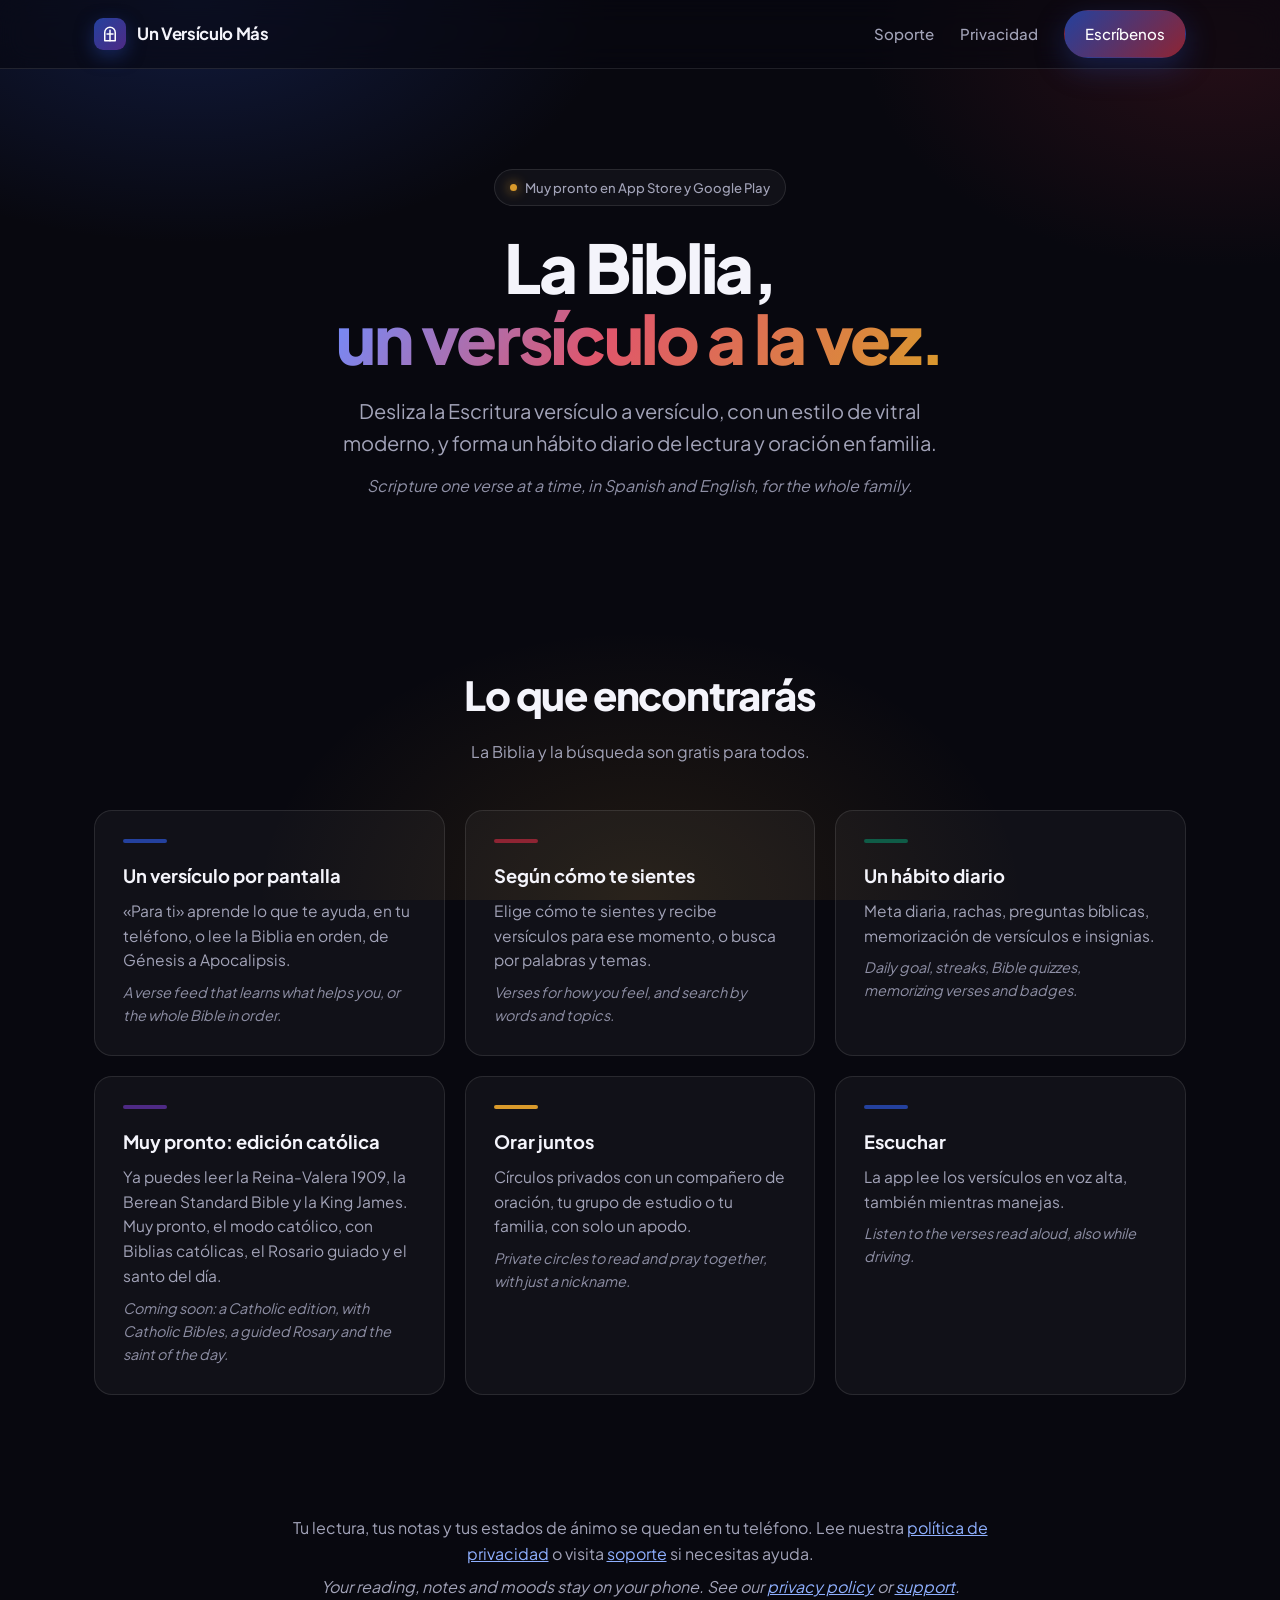
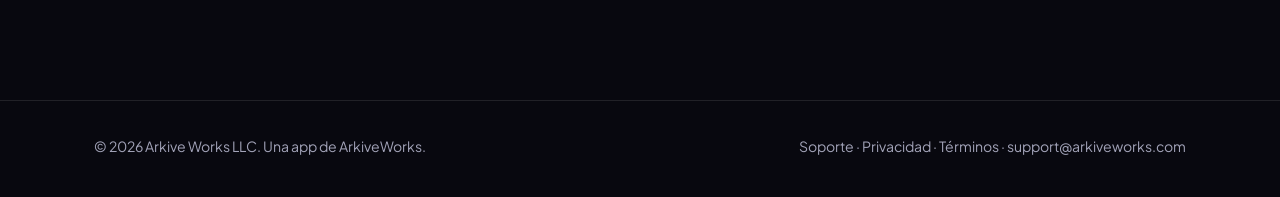
==== biblia/index.html @ 76f2a045 "Add the app's privacy policy, terms of use and support pages Co-Authored-By: Claude Opus 5.5 <norepl" ====
<!DOCTYPE html>
<html lang="es">
<head>
<meta charset="UTF-8">
<meta name="viewport" content="width=device-width, initial-scale=1.0">
<title>Un Versículo Más — La Biblia, un versículo a la vez</title>
<meta name="description" content="Un Versículo Más: la Biblia un versículo a la vez, con rachas, preguntas, memorización y círculos para orar juntos, en español e inglés. La edición católica llega muy pronto.">
<link rel="stylesheet" href="style.css">
</head>
<body>
<nav class="nav">
  <div class="container nav-inner">
    <a class="brand" href="index.html"><span class="logo"><svg viewBox="0 0 24 24" fill="none" stroke="#fff" stroke-width="2" stroke-linecap="round" stroke-linejoin="round" aria-hidden="true"><path d="M5 21V10a7 7 0 0 1 14 0v11z"/><path d="M12 7v14M8 12h8"/></svg></span> Un Versículo Más</a>
    <div class="nav-links">
      <a href="support.html">Soporte</a>
      <a href="privacy.html">Privacidad</a>
      <a class="btn btn-primary" href="mailto:support@arkiveworks.com">Escríbenos</a>
    </div>
  </div>
</nav>

<header class="hero">
  <div class="container">
    <span class="eyebrow"><span class="dot"></span> Muy pronto en App Store y Google Play</span>
    <h1 class="hero-title">La Biblia,<br><span class="jewel-text">un versículo a la vez.</span></h1>
    <p class="lead">Desliza la Escritura versículo a versículo, con un estilo de vitral moderno, y forma un hábito diario de lectura y oración en familia.</p>
    <p class="lead-en">Scripture one verse at a time, in Spanish and English, for the whole family.</p>
  </div>
</header>

<section>
  <div class="container">
    <div class="section-head">
      <h2>Lo que encontrarás</h2>
      <p>La Biblia y la búsqueda son gratis para todos.</p>
    </div>
    <div class="grid">
      <div class="card"><div class="bar b-sapphire"></div><h3>Un versículo por pantalla</h3><p>«Para ti» aprende lo que te ayuda, en tu teléfono, o lee la Biblia en orden, de Génesis a Apocalipsis.</p><p class="en">A verse feed that learns what helps you, or the whole Bible in order.</p></div>
      <div class="card"><div class="bar b-ruby"></div><h3>Según cómo te sientes</h3><p>Elige cómo te sientes y recibe versículos para ese momento, o busca por palabras y temas.</p><p class="en">Verses for how you feel, and search by words and topics.</p></div>
      <div class="card"><div class="bar b-emerald"></div><h3>Un hábito diario</h3><p>Meta diaria, rachas, preguntas bíblicas, memorización de versículos e insignias.</p><p class="en">Daily goal, streaks, Bible quizzes, memorizing verses and badges.</p></div>
      <div class="card"><div class="bar b-violet"></div><h3>Muy pronto: edición católica</h3><p>Ya puedes leer la Reina-Valera 1909, la Berean Standard Bible y la King James. Muy pronto, el modo católico, con Biblias católicas, el Rosario guiado y el santo del día.</p><p class="en">Coming soon: a Catholic edition, with Catholic Bibles, a guided Rosary and the saint of the day.</p></div>
      <div class="card"><div class="bar b-amber"></div><h3>Orar juntos</h3><p>Círculos privados con un compañero de oración, tu grupo de estudio o tu familia, con solo un apodo.</p><p class="en">Private circles to read and pray together, with just a nickname.</p></div>
      <div class="card"><div class="bar b-sapphire"></div><h3>Escuchar</h3><p>La app lee los versículos en voz alta, también mientras manejas.</p><p class="en">Listen to the verses read aloud, also while driving.</p></div>
    </div>
  </div>
</section>

<section>
  <div class="container">
    <p class="note">Tu lectura, tus notas y tus estados de ánimo se quedan en tu teléfono. Lee nuestra <a href="privacy.html" style="color:var(--link);text-decoration:underline">política de privacidad</a> o visita <a href="support.html" style="color:var(--link);text-decoration:underline">soporte</a> si necesitas ayuda.</p>
    <p class="note" style="margin-top:8px;font-style:italic">Your reading, notes and moods stay on your phone. See our <a href="privacy.html#en" style="color:var(--link);text-decoration:underline">privacy policy</a> or <a href="support.html#en" style="color:var(--link);text-decoration:underline">support</a>.</p>
  </div>
</section>

<footer>
  <div class="container footer-bottom">
    <span>© 2026 Arkive Works LLC. Una app de <a href="../index.html">ArkiveWorks</a>.</span>
    <span><a href="support.html">Soporte</a> · <a href="privacy.html">Privacidad</a> · <a href="terms.html">Términos</a> · <a href="mailto:support@arkiveworks.com">support@arkiveworks.com</a></span>
  </div>
</footer>
</body>
</html>
---- biblia/style.css ----
/* ArkiveWorks shared styles (from arkiveworks.com), with this app's jewel colors. */
/* The app's own interface font, served from this site (nothing loads from Google): Plus Jakarta Sans,
   SIL Open Font License 1.1 (fonts/OFL.txt), the files from the npm package @expo-google-fonts/plus-jakarta-sans. */
@font-face{font-family:"Plus Jakarta Sans";font-weight:400;font-style:normal;font-display:swap;src:url("fonts/PlusJakartaSans_400Regular.ttf") format("truetype")}
@font-face{font-family:"Plus Jakarta Sans";font-weight:500;font-style:normal;font-display:swap;src:url("fonts/PlusJakartaSans_500Medium.ttf") format("truetype")}
@font-face{font-family:"Plus Jakarta Sans";font-weight:600;font-style:normal;font-display:swap;src:url("fonts/PlusJakartaSans_600SemiBold.ttf") format("truetype")}
@font-face{font-family:"Plus Jakarta Sans";font-weight:700;font-style:normal;font-display:swap;src:url("fonts/PlusJakartaSans_700Bold.ttf") format("truetype")}
@font-face{font-family:"Plus Jakarta Sans";font-weight:800;font-style:normal;font-display:swap;src:url("fonts/PlusJakartaSans_800ExtraBold.ttf") format("truetype")}
:root{
  --bg:#08080f; --bg-soft:#0f0f1c;
  --surface:rgba(255,255,255,.04); --surface-2:rgba(255,255,255,.07);
  --border:rgba(255,255,255,.10);
  --text:#f4f4fb; --muted:#a2a3b8;
  --sapphire:#24419E; --ruby:#8E2433; --emerald:#0F5C47; --violet:#4E2A85; --amber:#D99A2B;
  --link:#8fb0ff;
  --radius:18px; --maxw:1140px;
  --font:"Plus Jakarta Sans",-apple-system,BlinkMacSystemFont,"Segoe UI",Roboto,Helvetica,Arial,sans-serif;
}
*{box-sizing:border-box;margin:0;padding:0}
html{scroll-behavior:smooth}
body{font-family:var(--font);background:var(--bg);color:var(--text);line-height:1.6;-webkit-font-smoothing:antialiased;overflow-x:hidden}
body::before{content:"";position:fixed;inset:0;z-index:-1;background:
  radial-gradient(55% 45% at 15% 0%,rgba(36,65,158,.32),transparent 60%),
  radial-gradient(50% 45% at 95% 5%,rgba(142,36,51,.22),transparent 55%),
  radial-gradient(50% 50% at 50% 100%,rgba(217,154,43,.12),transparent 60%),var(--bg)}
a{color:inherit;text-decoration:none}
.container{width:100%;max-width:var(--maxw);margin:0 auto;padding:0 24px}
.nav{position:sticky;top:0;z-index:50;backdrop-filter:blur(14px);background:rgba(8,8,15,.6);border-bottom:1px solid var(--border)}
.nav-inner{display:flex;align-items:center;justify-content:space-between;height:68px;gap:16px}
.brand{display:flex;align-items:center;gap:11px;font-weight:700;letter-spacing:-.02em;font-size:1.05rem}
.logo{width:32px;height:32px;border-radius:9px;display:grid;place-items:center;background:linear-gradient(135deg,var(--sapphire),var(--violet));box-shadow:0 6px 18px rgba(36,65,158,.5)}
.logo svg{width:18px;height:18px}
.nav-links{display:flex;align-items:center;gap:26px}
.nav-links a{color:var(--muted);font-size:.94rem;font-weight:500;transition:color .2s}
.nav-links a:hover{color:var(--text)}
.btn{display:inline-flex;align-items:center;gap:9px;padding:11px 20px;border-radius:999px;font-weight:600;font-size:.94rem;border:1px solid transparent;transition:transform .18s ease,box-shadow .18s ease}
.btn-primary{background:linear-gradient(135deg,var(--sapphire),var(--ruby));color:#fff;box-shadow:0 10px 30px rgba(36,65,158,.4)}
.btn-primary:hover{transform:translateY(-2px)}
.nav-links .btn-primary{color:#fff}
.hero{padding:100px 0 70px;text-align:center}
.eyebrow{display:inline-flex;align-items:center;gap:8px;padding:7px 15px;border-radius:999px;border:1px solid var(--border);background:var(--surface);color:var(--muted);font-size:.82rem;font-weight:500;margin-bottom:26px}
.dot{width:7px;height:7px;border-radius:50%;background:var(--amber);box-shadow:0 0 12px var(--amber)}
h1.hero-title{font-size:clamp(2.4rem,6vw,4.2rem);line-height:1.05;letter-spacing:-.035em;font-weight:800;margin-bottom:22px}
.jewel-text{background:linear-gradient(120deg,#6f8cff 0%,#e0566b 45%,var(--amber) 100%);-webkit-background-clip:text;background-clip:text;color:transparent}
.lead{font-size:clamp(1.05rem,2vw,1.25rem);color:var(--muted);max-width:640px;margin:0 auto 14px}
.lead-en{font-size:1rem;color:#8f90a6;max-width:640px;margin:0 auto 34px;font-style:italic}
section{padding:60px 0}
.section-head{text-align:center;max-width:640px;margin:0 auto 46px}
.section-head h2{font-size:clamp(1.8rem,3.5vw,2.5rem);letter-spacing:-.03em;font-weight:800;margin-bottom:12px}
.section-head p{color:var(--muted)}
.grid{display:grid;gap:20px;grid-template-columns:repeat(3,1fr)}
.card{background:var(--surface);border:1px solid var(--border);border-radius:var(--radius);padding:28px}
.card .bar{height:4px;width:44px;border-radius:4px;margin-bottom:18px}
.card h3{font-size:1.15rem;font-weight:700;margin-bottom:8px}
.card p{color:var(--muted);font-size:.97rem}
.card p.en{color:#8f90a6;font-size:.9rem;margin-top:8px;font-style:italic}
.b-sapphire{background:var(--sapphire)}.b-ruby{background:var(--ruby)}.b-emerald{background:var(--emerald)}.b-violet{background:var(--violet)}.b-amber{background:var(--amber)}
.note{max-width:760px;margin:0 auto;text-align:center;color:var(--muted)}
.page-hero{padding:70px 0 24px}
.page-hero h1{font-size:clamp(2rem,4.5vw,3rem);letter-spacing:-.03em;font-weight:800;margin-bottom:12px}
.page-hero p{color:var(--muted);font-size:1.08rem;max-width:680px}
.lang-switch{display:flex;gap:10px;margin-top:18px;flex-wrap:wrap}
.lang-switch a{padding:7px 14px;border-radius:999px;border:1px solid var(--border);background:var(--surface);color:var(--muted);font-size:.88rem;font-weight:600}
.lang-switch a:hover{color:var(--text)}
.prose{max-width:780px;margin:0 auto;padding:10px 0 40px}
.prose h2{font-size:1.6rem;font-weight:800;margin:46px 0 10px;letter-spacing:-.02em;scroll-margin-top:90px}
.prose h3{font-size:1.12rem;font-weight:700;margin:28px 0 8px;scroll-margin-top:90px}
.prose p{color:#cfd0e0;margin-bottom:14px}
.prose ol,.prose ul{color:#cfd0e0;margin:0 0 16px 22px}
.prose li{margin-bottom:8px}
.prose a{color:var(--link);text-decoration:underline;text-underline-offset:3px}
.prose strong{color:var(--text)}
.info-card{background:var(--surface);border:1px solid var(--border);border-radius:var(--radius);padding:24px 26px;margin:22px 0}
.info-card .btn{margin-top:6px}
.faq-item{border-bottom:1px solid var(--border);padding:20px 0}
.faq-item h3{margin:0 0 8px}
.muted{color:var(--muted);font-size:.92rem}
hr.split{border:none;border-top:1px solid var(--border);margin:56px 0 0}
footer{border-top:1px solid var(--border);padding:34px 0 40px;margin-top:40px}
.footer-bottom{color:var(--muted);font-size:.88rem;display:flex;justify-content:space-between;flex-wrap:wrap;gap:10px}
.footer-bottom a:hover{color:var(--text)}
@media(max-width:900px){.grid{grid-template-columns:1fr 1fr}}
@media(max-width:680px){.nav-links a:not(.btn){display:none}.grid{grid-template-columns:1fr}.hero{padding:70px 0 50px}}
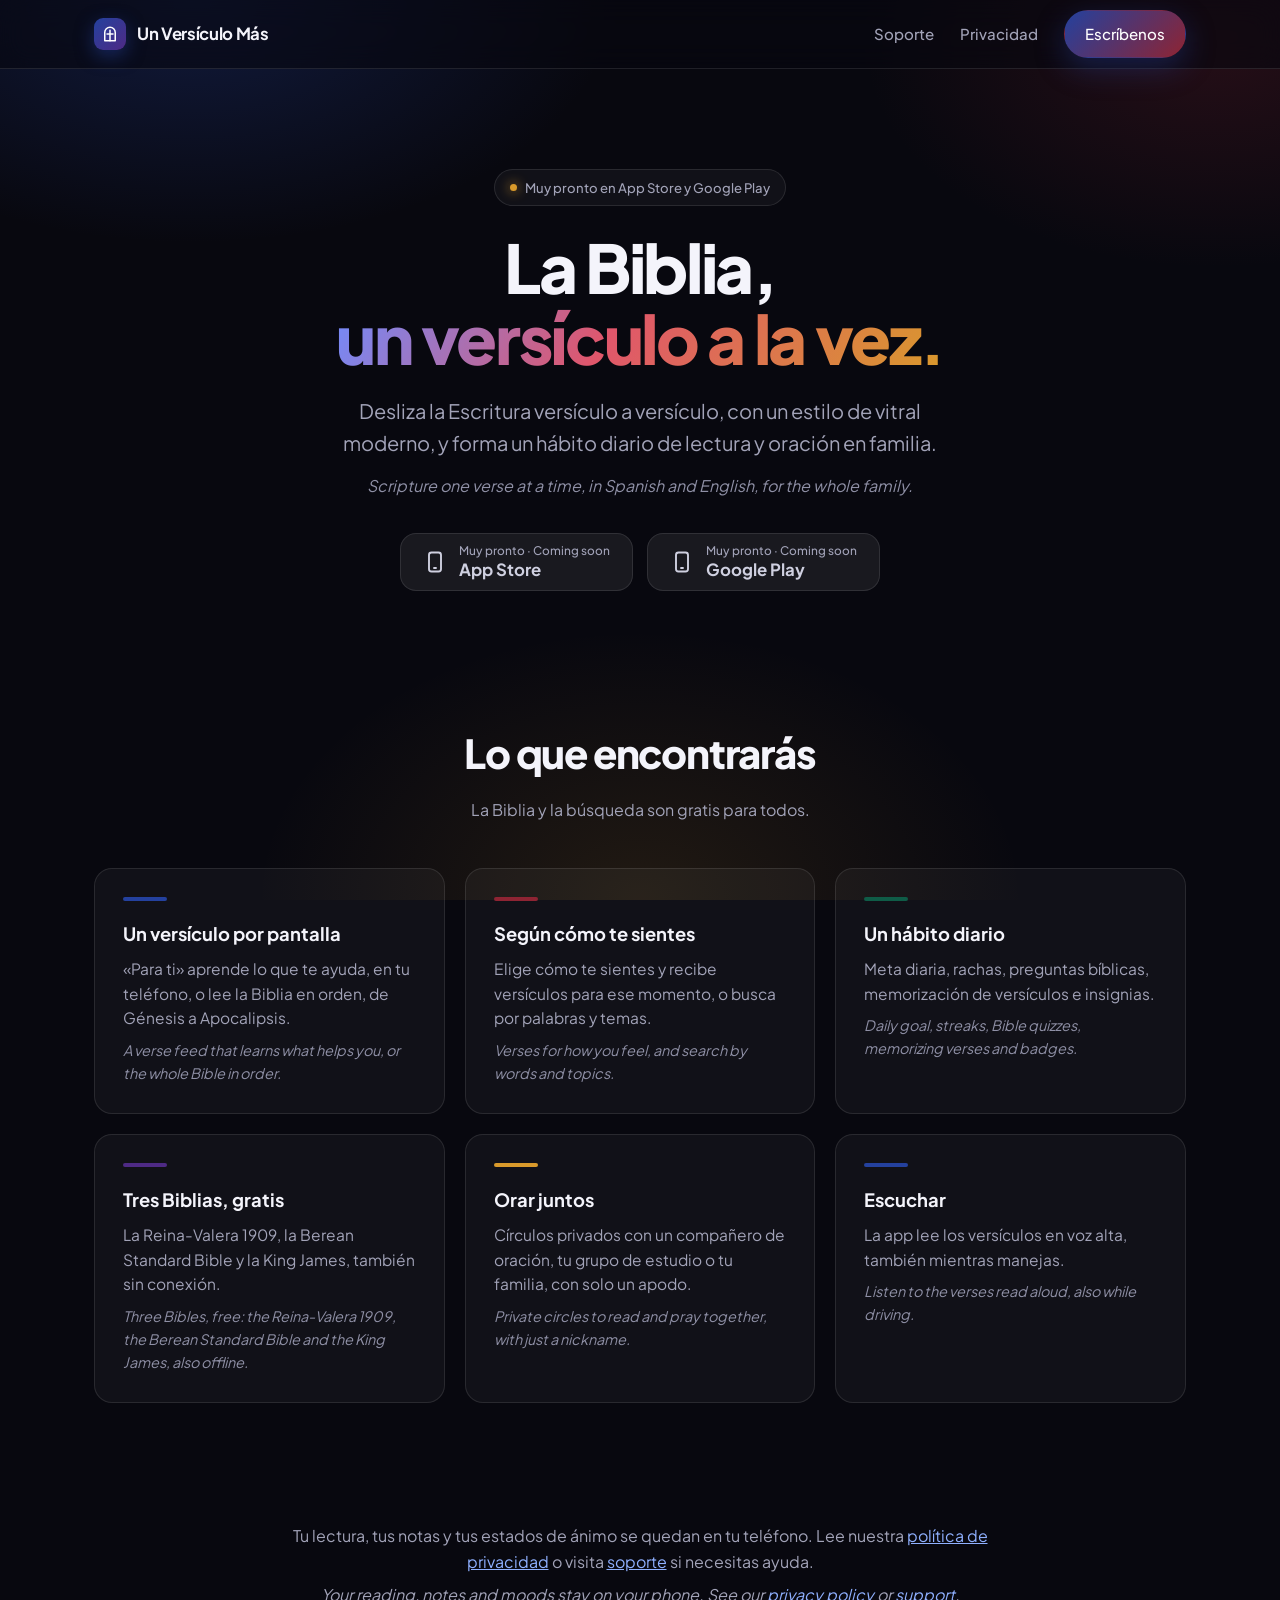
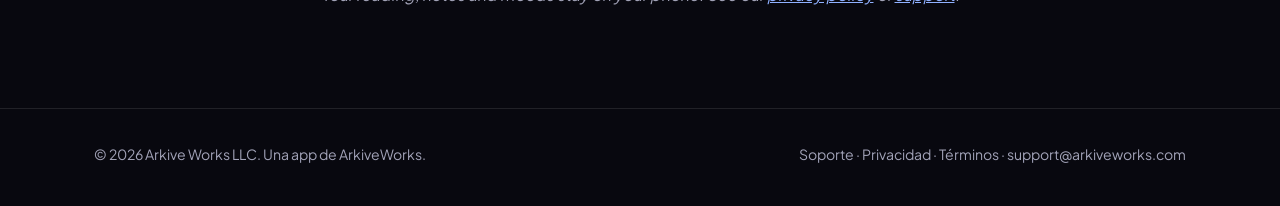
==== commit 7f743840: "Update the app's pages: Catholic wording taken out, store buttons, privacy wording Co-Authored-By: C" ====
--- a/biblia/index.html
+++ b/biblia/index.html
@@ -4,7 +4,7 @@
 <meta charset="UTF-8">
 <meta name="viewport" content="width=device-width, initial-scale=1.0">
 <title>Un Versículo Más — La Biblia, un versículo a la vez</title>
-<meta name="description" content="Un Versículo Más: la Biblia un versículo a la vez, con rachas, preguntas, memorización y círculos para orar juntos, en español e inglés. La edición católica llega muy pronto.">
+<meta name="description" content="Un Versículo Más: la Biblia un versículo a la vez, con rachas, preguntas, memorización y círculos para orar juntos, en español e inglés.">
 <link rel="stylesheet" href="style.css">
 </head>
 <body>
@@ -25,6 +25,17 @@
     <h1 class="hero-title">La Biblia,<br><span class="jewel-text">un versículo a la vez.</span></h1>
     <p class="lead">Desliza la Escritura versículo a versículo, con un estilo de vitral moderno, y forma un hábito diario de lectura y oración en familia.</p>
     <p class="lead-en">Scripture one verse at a time, in Spanish and English, for the whole family.</p>
+
+    <!-- The store buttons. While an app isn't in its store yet, its button is a plain label («Muy pronto»),
+         not a link, so nobody lands on an error page. When an app goes live: delete its «soon» line and
+         take the comment marks off the «live» line under it. When both are live, change the line above
+         the title too («Muy pronto en App Store y Google Play» becomes «Ya en App Store y Google Play»). -->
+    <div class="stores">
+      <span class="store soon"><svg viewBox="0 0 24 24" fill="none" stroke="currentColor" stroke-width="1.9" stroke-linecap="round" stroke-linejoin="round" aria-hidden="true"><rect x="6" y="2.5" width="12" height="19" rx="2.5"/><path d="M11 18h2"/></svg><span><small>Muy pronto · Coming soon</small>App Store</span></span>
+      <!-- live: <a class="store" href="https://apps.apple.com/app/id6829852782"><svg viewBox="0 0 24 24" fill="none" stroke="currentColor" stroke-width="1.9" stroke-linecap="round" stroke-linejoin="round" aria-hidden="true"><path d="M12 3v12M7 10l5 5 5-5M5 21h14"/></svg><span><small>Descárgala en · Get it on the</small>App Store</span></a> -->
+      <span class="store soon"><svg viewBox="0 0 24 24" fill="none" stroke="currentColor" stroke-width="1.9" stroke-linecap="round" stroke-linejoin="round" aria-hidden="true"><rect x="6" y="2.5" width="12" height="19" rx="2.5"/><path d="M11 18h2"/></svg><span><small>Muy pronto · Coming soon</small>Google Play</span></span>
+      <!-- live: <a class="store" href="https://play.google.com/store/apps/details?id=com.arkiveworks.biblia"><svg viewBox="0 0 24 24" fill="none" stroke="currentColor" stroke-width="1.9" stroke-linecap="round" stroke-linejoin="round" aria-hidden="true"><path d="M12 3v12M7 10l5 5 5-5M5 21h14"/></svg><span><small>Descárgala en · Get it on</small>Google Play</span></a> -->
+    </div>
   </div>
 </header>
 
@@ -38,7 +49,7 @@
       <div class="card"><div class="bar b-sapphire"></div><h3>Un versículo por pantalla</h3><p>«Para ti» aprende lo que te ayuda, en tu teléfono, o lee la Biblia en orden, de Génesis a Apocalipsis.</p><p class="en">A verse feed that learns what helps you, or the whole Bible in order.</p></div>
       <div class="card"><div class="bar b-ruby"></div><h3>Según cómo te sientes</h3><p>Elige cómo te sientes y recibe versículos para ese momento, o busca por palabras y temas.</p><p class="en">Verses for how you feel, and search by words and topics.</p></div>
       <div class="card"><div class="bar b-emerald"></div><h3>Un hábito diario</h3><p>Meta diaria, rachas, preguntas bíblicas, memorización de versículos e insignias.</p><p class="en">Daily goal, streaks, Bible quizzes, memorizing verses and badges.</p></div>
-      <div class="card"><div class="bar b-violet"></div><h3>Muy pronto: edición católica</h3><p>Ya puedes leer la Reina-Valera 1909, la Berean Standard Bible y la King James. Muy pronto, el modo católico, con Biblias católicas, el Rosario guiado y el santo del día.</p><p class="en">Coming soon: a Catholic edition, with Catholic Bibles, a guided Rosary and the saint of the day.</p></div>
+      <div class="card"><div class="bar b-violet"></div><h3>Tres Biblias, gratis</h3><p>La Reina-Valera 1909, la Berean Standard Bible y la King James, también sin conexión.</p><p class="en">Three Bibles, free: the Reina-Valera 1909, the Berean Standard Bible and the King James, also offline.</p></div>
       <div class="card"><div class="bar b-amber"></div><h3>Orar juntos</h3><p>Círculos privados con un compañero de oración, tu grupo de estudio o tu familia, con solo un apodo.</p><p class="en">Private circles to read and pray together, with just a nickname.</p></div>
       <div class="card"><div class="bar b-sapphire"></div><h3>Escuchar</h3><p>La app lee los versículos en voz alta, también mientras manejas.</p><p class="en">Listen to the verses read aloud, also while driving.</p></div>
     </div>
--- a/biblia/style.css
+++ b/biblia/style.css
@@ -44,6 +44,15 @@
 .jewel-text{background:linear-gradient(120deg,#6f8cff 0%,#e0566b 45%,var(--amber) 100%);-webkit-background-clip:text;background-clip:text;color:transparent}
 .lead{font-size:clamp(1.05rem,2vw,1.25rem);color:var(--muted);max-width:640px;margin:0 auto 14px}
 .lead-en{font-size:1rem;color:#8f90a6;max-width:640px;margin:0 auto 34px;font-style:italic}
+/* The two store buttons under the title: a label while the app is on its way, a white button once it is live. */
+.stores{display:flex;gap:14px;justify-content:center;flex-wrap:wrap}
+.store{display:inline-flex;align-items:center;gap:12px;min-height:58px;min-width:220px;padding:10px 22px;border-radius:16px;border:1px solid var(--border);background:var(--surface-2);color:var(--text);text-align:left;font-weight:700;font-size:1.05rem;line-height:1.25;transition:transform .18s ease,box-shadow .18s ease}
+.store small{display:block;font-weight:500;font-size:.74rem;color:var(--muted)}
+.store svg{width:24px;height:24px;flex:none}
+.store.soon{color:#cfd0e0}
+a.store{background:#fff;border-color:#fff;color:#16181d;box-shadow:0 10px 30px rgba(36,65,158,.35)}
+a.store small{color:#5a5f6b}
+a.store:hover{transform:translateY(-2px)}
 section{padding:60px 0}
 .section-head{text-align:center;max-width:640px;margin:0 auto 46px}
 .section-head h2{font-size:clamp(1.8rem,3.5vw,2.5rem);letter-spacing:-.03em;font-weight:800;margin-bottom:12px}
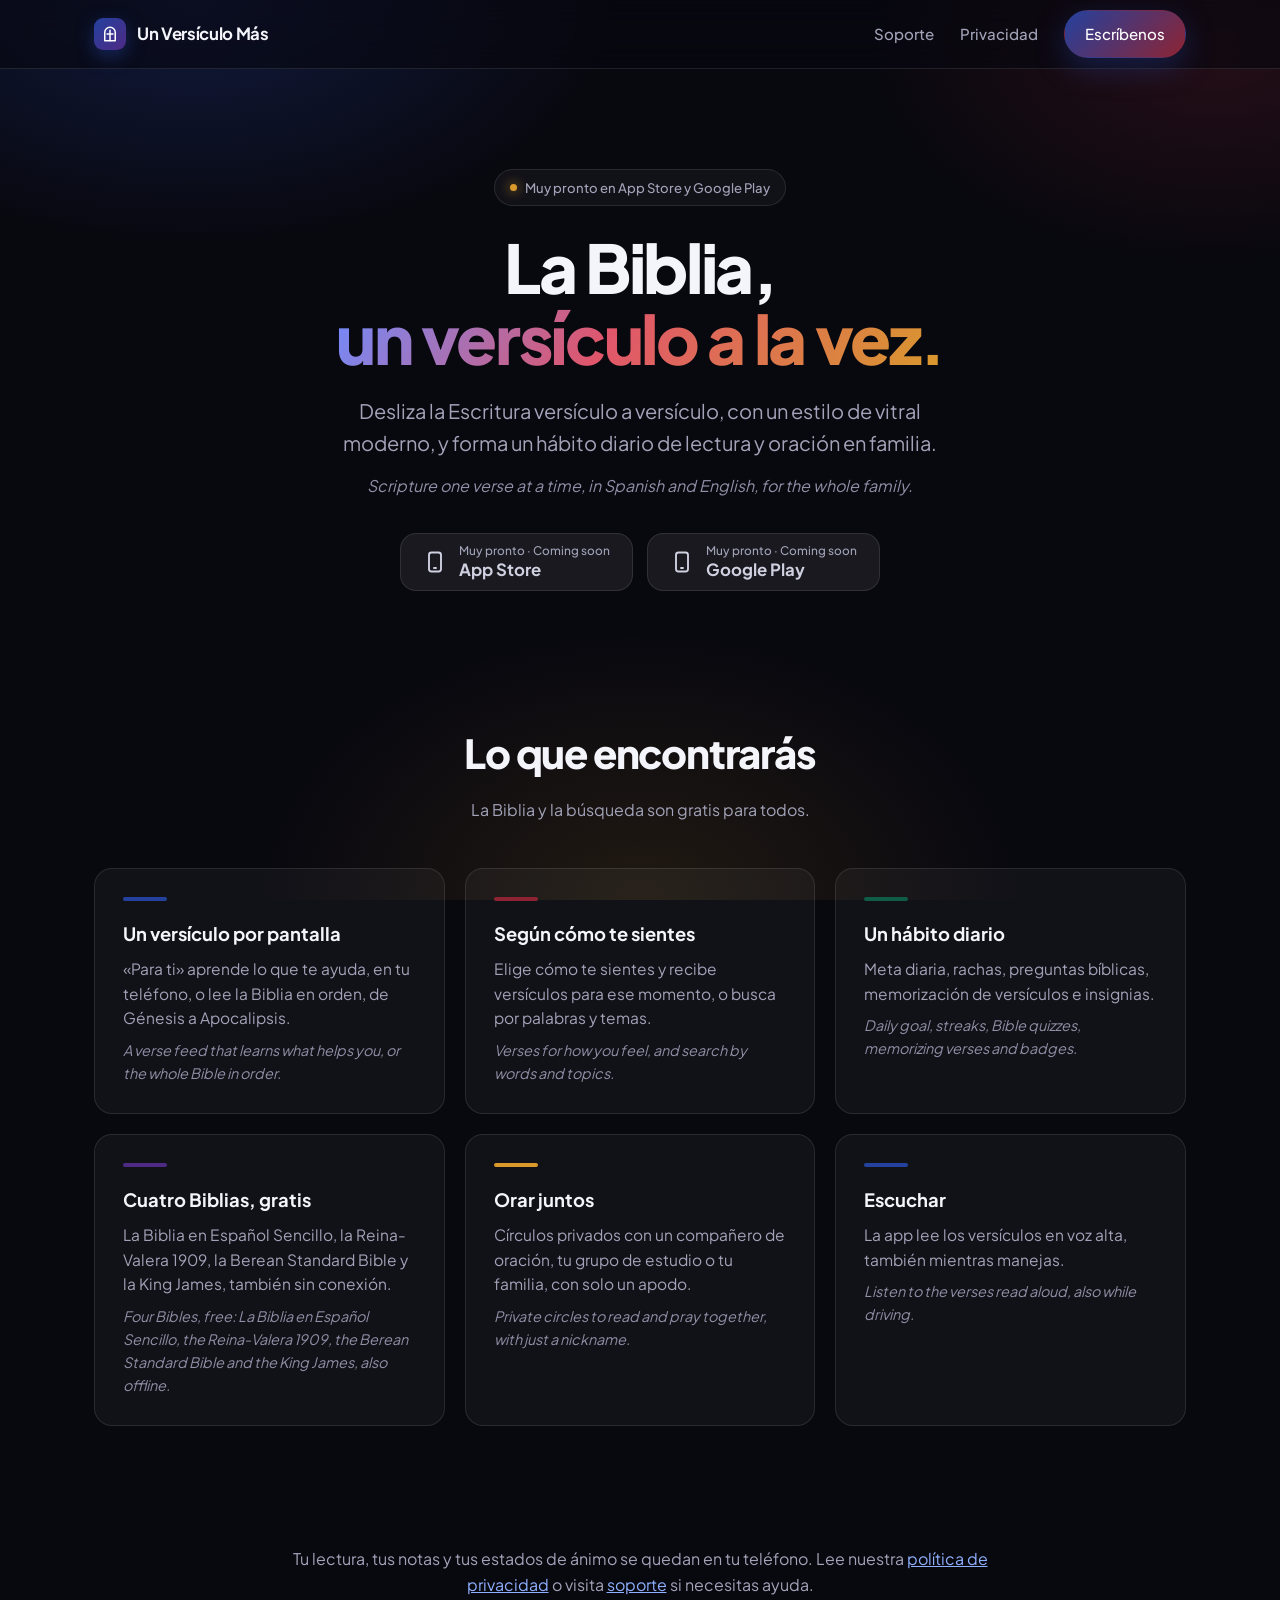
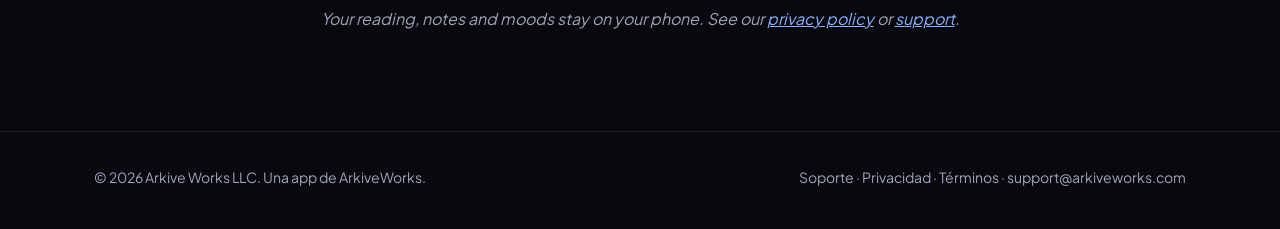
==== commit 7ede2a94: "App page: four Bibles, with La Biblia en Español Sencillo Co-Authored-By: Claude Opus 5.5 <noreply@a" ====
--- a/biblia/index.html
+++ b/biblia/index.html
@@ -49,7 +49,7 @@
       <div class="card"><div class="bar b-sapphire"></div><h3>Un versículo por pantalla</h3><p>«Para ti» aprende lo que te ayuda, en tu teléfono, o lee la Biblia en orden, de Génesis a Apocalipsis.</p><p class="en">A verse feed that learns what helps you, or the whole Bible in order.</p></div>
       <div class="card"><div class="bar b-ruby"></div><h3>Según cómo te sientes</h3><p>Elige cómo te sientes y recibe versículos para ese momento, o busca por palabras y temas.</p><p class="en">Verses for how you feel, and search by words and topics.</p></div>
       <div class="card"><div class="bar b-emerald"></div><h3>Un hábito diario</h3><p>Meta diaria, rachas, preguntas bíblicas, memorización de versículos e insignias.</p><p class="en">Daily goal, streaks, Bible quizzes, memorizing verses and badges.</p></div>
-      <div class="card"><div class="bar b-violet"></div><h3>Tres Biblias, gratis</h3><p>La Reina-Valera 1909, la Berean Standard Bible y la King James, también sin conexión.</p><p class="en">Three Bibles, free: the Reina-Valera 1909, the Berean Standard Bible and the King James, also offline.</p></div>
+      <div class="card"><div class="bar b-violet"></div><h3>Cuatro Biblias, gratis</h3><p>La Biblia en Español Sencillo, la Reina-Valera 1909, la Berean Standard Bible y la King James, también sin conexión.</p><p class="en">Four Bibles, free: La Biblia en Español Sencillo, the Reina-Valera 1909, the Berean Standard Bible and the King James, also offline.</p></div>
       <div class="card"><div class="bar b-amber"></div><h3>Orar juntos</h3><p>Círculos privados con un compañero de oración, tu grupo de estudio o tu familia, con solo un apodo.</p><p class="en">Private circles to read and pray together, with just a nickname.</p></div>
       <div class="card"><div class="bar b-sapphire"></div><h3>Escuchar</h3><p>La app lee los versículos en voz alta, también mientras manejas.</p><p class="en">Listen to the verses read aloud, also while driving.</p></div>
     </div>
